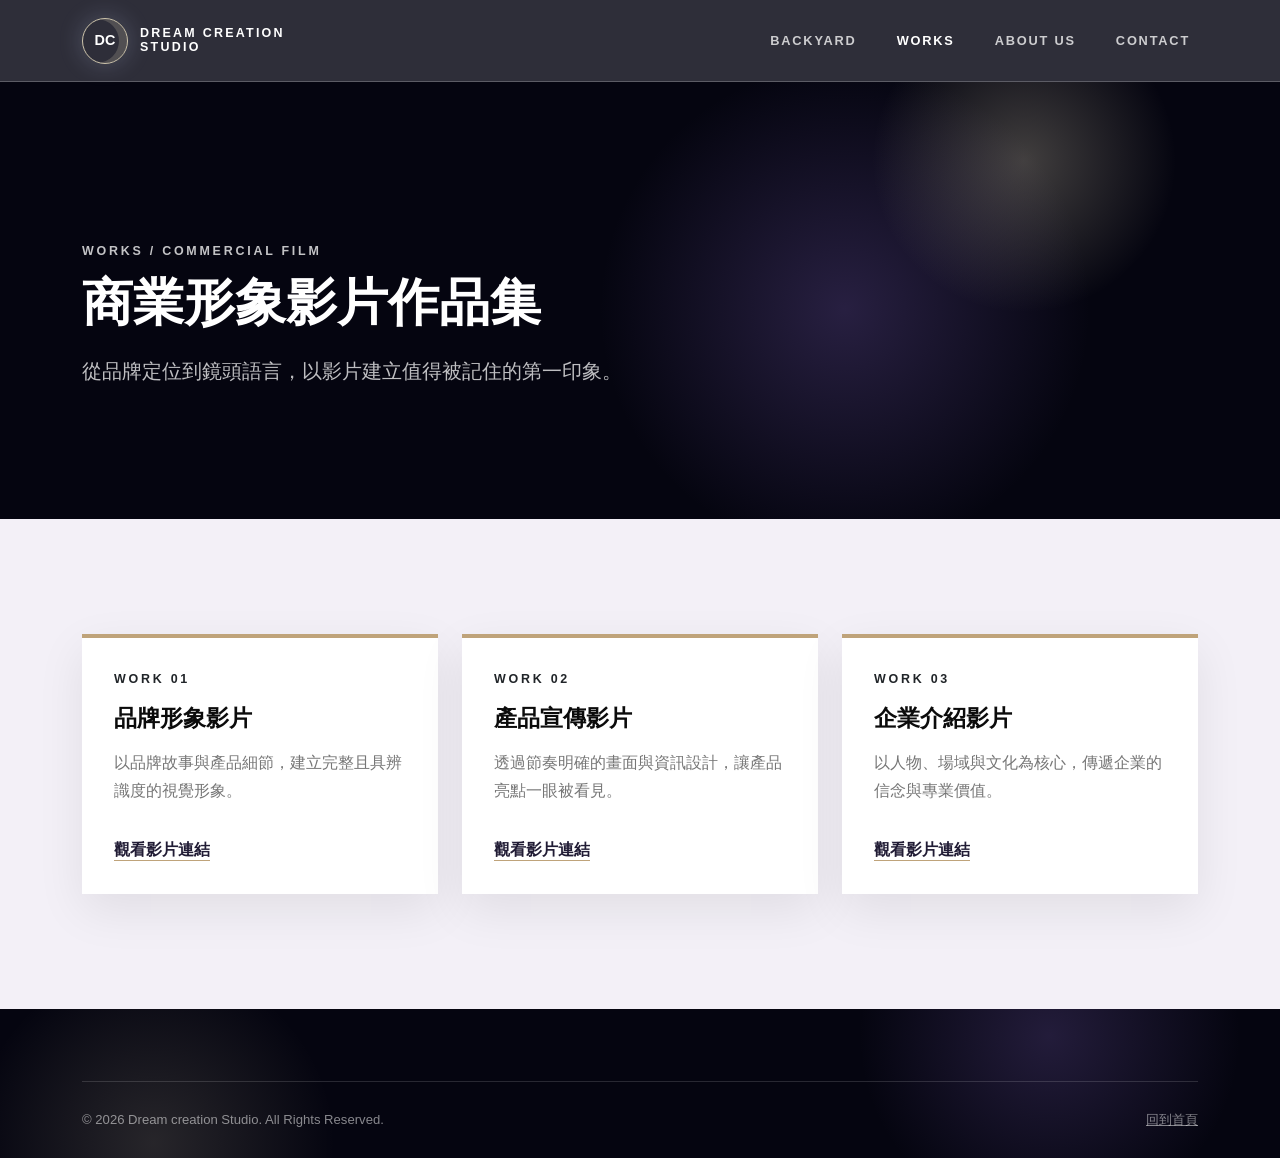
==== commercial.html @ 5a106855 "Add portfolio and cart destination pages" ====
<!doctype html>
<html lang="zh-Hant">
  <head>
    <meta charset="utf-8">
    <meta name="viewport" content="width=device-width, initial-scale=1">
    <title>商業形象影片作品集 | Dream creation Studio</title>
    <link href="bootstrap-5.3.8-dist/css/bootstrap.min.css" rel="stylesheet">
    <link rel="stylesheet" href="css/custom.css">
  </head>
  <body class="portfolio-page">
    <nav class="navbar navbar-expand-lg sticky-top navbar-dark studio-nav">
      <div class="container">
        <a class="navbar-brand" href="index.html#top" aria-label="Dream creation Studio home">
          <span class="brand-mark">DC</span>
          <span class="brand-text">DREAM CREATION<br>STUDIO</span>
        </a>
        <button class="navbar-toggler" type="button" data-bs-toggle="collapse" data-bs-target="#mainNav" aria-controls="mainNav" aria-expanded="false" aria-label="切換選單">
          <span class="navbar-toggler-icon"></span>
        </button>
        <div class="collapse navbar-collapse" id="mainNav">
          <ul class="navbar-nav ms-auto align-items-lg-center gap-lg-4">
            <li class="nav-item"><a class="nav-link" href="index.html#top">BACKYARD</a></li>
            <li class="nav-item"><a class="nav-link active" href="commercial.html">WORKS</a></li>
            <li class="nav-item"><a class="nav-link" href="index.html#about">ABOUT US</a></li>
            <li class="nav-item"><a class="nav-link" href="index.html#contact">CONTACT</a></li>
          </ul>
        </div>
      </div>
    </nav>

    <main>
      <section class="portfolio-hero">
        <div class="container">
          <p class="section-kicker">WORKS / COMMERCIAL FILM</p>
          <h1 class="display-title">商業形象影片作品集</h1>
          <p class="lead-copy">從品牌定位到鏡頭語言，以影片建立值得被記住的第一印象。</p>
        </div>
      </section>

      <section class="section-pad portfolio-section">
        <div class="container">
          <div class="row g-4">
            <div class="col-md-6 col-lg-4">
              <article class="portfolio-card h-100">
                <p class="section-kicker text-dark">WORK 01</p>
                <h2>品牌形象影片</h2>
                <p>以品牌故事與產品細節，建立完整且具辨識度的視覺形象。</p>
                <!-- 請將 href 替換成正式作品影片網址。 -->
                <a class="portfolio-link" href="https://www.youtube.com/" target="_blank" rel="noopener noreferrer">觀看影片連結</a>
              </article>
            </div>
            <div class="col-md-6 col-lg-4">
              <article class="portfolio-card h-100">
                <p class="section-kicker text-dark">WORK 02</p>
                <h2>產品宣傳影片</h2>
                <p>透過節奏明確的畫面與資訊設計，讓產品亮點一眼被看見。</p>
                <!-- 請將 href 替換成正式作品影片網址。 -->
                <a class="portfolio-link" href="https://www.youtube.com/" target="_blank" rel="noopener noreferrer">觀看影片連結</a>
              </article>
            </div>
            <div class="col-md-6 col-lg-4">
              <article class="portfolio-card h-100">
                <p class="section-kicker text-dark">WORK 03</p>
                <h2>企業介紹影片</h2>
                <p>以人物、場域與文化為核心，傳遞企業的信念與專業價值。</p>
                <!-- 請將 href 替換成正式作品影片網址。 -->
                <a class="portfolio-link" href="https://www.youtube.com/" target="_blank" rel="noopener noreferrer">觀看影片連結</a>
              </article>
            </div>
          </div>
        </div>
      </section>
    </main>

    <footer class="site-footer" id="contact">
      <div class="container">
        <div class="copyright mt-0">
          <span>© 2026 Dream creation Studio. All Rights Reserved.</span>
          <a class="text-white-50" href="index.html">回到首頁</a>
        </div>
      </div>
    </footer>

    <script src="bootstrap-5.3.8-dist/js/bootstrap.bundle.min.js"></script>
  </body>
</html>
---- css/custom.css ----
:root {
  --ink: #0b0b0b;
  --soft-ink: #323232;
  --paper: #f3f0f7;
  --line: rgba(255, 255, 255, 0.22);
  --muted: #767676;
  --dream: #bfa37a;
  --moon: #f5eac8;
  --mist: #c7d8f6;
}

html {
  scroll-behavior: smooth;
}

body {
  color: var(--ink);
  font-family: "Helvetica Neue", Arial, "Noto Sans TC", sans-serif;
  background: #fff;
  letter-spacing: 0;
}

img {
  max-width: 100%;
}

.studio-nav {
  min-height: 82px;
  background: rgba(7, 7, 20, 0.84);
  border-bottom: 1px solid var(--line);
  backdrop-filter: blur(14px);
}

.navbar-brand,
.footer-brand {
  display: inline-flex;
  align-items: center;
  gap: 12px;
  color: #fff;
  text-decoration: none;
}

.brand-mark {
  display: grid;
  width: 46px;
  height: 46px;
  place-items: center;
  border: 1px solid rgba(245, 234, 200, 0.8);
  border-radius: 50%;
  box-shadow: inset -8px 0 0 rgba(245, 234, 200, 0.18), 0 0 24px rgba(199, 216, 246, 0.22);
  font-size: 0.9rem;
  font-weight: 700;
}

.brand-text {
  font-size: 0.78rem;
  font-weight: 700;
  line-height: 1.12;
  letter-spacing: 0.18em;
}

.studio-nav .nav-link {
  color: rgba(255, 255, 255, 0.76);
  font-size: 0.8rem;
  font-weight: 700;
  letter-spacing: 0.14em;
  text-transform: uppercase;
}

.studio-nav .nav-link:hover,
.studio-nav .nav-link:focus,
.studio-nav .nav-link.active {
  color: #fff;
}

.dropdown-menu {
  --bs-dropdown-border-radius: 0;
  --bs-dropdown-link-hover-bg: #252525;
  border: 1px solid var(--line);
}

.hero-carousel {
  background: #050510;
}

.hero-carousel .carousel-item {
  height: clamp(620px, 92vh, 920px);
  min-height: 620px;
}

.hero-carousel img {
  height: 100%;
  object-fit: cover;
  filter: grayscale(70%) contrast(1.05) saturate(0.7);
  opacity: 0.66;
}

.hero-carousel .carousel-item::after {
  position: absolute;
  inset: 0;
  content: "";
  background:
    radial-gradient(circle at 78% 18%, rgba(245, 234, 200, 0.28), rgba(245, 234, 200, 0) 9%),
    radial-gradient(circle at 64% 42%, rgba(112, 87, 168, 0.26), rgba(112, 87, 168, 0) 22%),
    linear-gradient(90deg, rgba(4, 4, 15, 0.84), rgba(16, 12, 36, 0.26) 58%, rgba(4, 4, 15, 0.62));
  pointer-events: none;
}

.hero-carousel .carousel-item::before {
  position: absolute;
  inset: 0;
  z-index: 1;
  content: "";
  background-image:
    radial-gradient(circle, rgba(255, 255, 255, 0.72) 0 1px, transparent 1.5px),
    radial-gradient(circle, rgba(245, 234, 200, 0.55) 0 1px, transparent 1.5px);
  background-position: 8% 24%, 72% 18%;
  background-size: 190px 190px, 260px 260px;
  opacity: 0.25;
  pointer-events: none;
}

.carousel-caption {
  right: auto;
  bottom: 15%;
  left: max(1.5rem, calc((100vw - 1140px) / 2));
  z-index: 1;
  max-width: min(760px, calc(100vw - 3rem));
  padding: 0;
  text-align: left;
}

.carousel-caption h1,
.carousel-caption h2 {
  margin: 0;
  color: #fff;
  font-size: clamp(2.45rem, 7vw, 6.6rem);
  font-weight: 700;
  line-height: 0.95;
}

.section-kicker {
  margin-bottom: 1rem;
  color: rgba(255, 255, 255, 0.76);
  font-size: 0.78rem;
  font-weight: 800;
  letter-spacing: 0.22em;
  text-transform: uppercase;
}

.section-pad {
  padding: clamp(72px, 9vw, 128px) 0;
}

.about-section {
  position: relative;
  overflow: hidden;
  background:
    radial-gradient(circle at 86% 12%, rgba(199, 216, 246, 0.45), transparent 18%),
    linear-gradient(180deg, #fff, #faf8ff 72%, #fff);
}

.dream-orbit {
  position: absolute;
  top: 62px;
  right: max(18px, calc((100vw - 1140px) / 2));
  display: grid;
  gap: 12px;
  width: 140px;
  pointer-events: none;
}

.dream-orbit span {
  display: block;
  height: 1px;
  background: linear-gradient(90deg, transparent, rgba(112, 87, 168, 0.42), transparent);
}

.dream-orbit span:nth-child(2) {
  width: 72%;
  margin-left: auto;
}

.dream-orbit span:nth-child(3) {
  width: 44%;
  margin-left: 22%;
}

.about-image {
  position: relative;
  overflow: hidden;
  aspect-ratio: 4 / 5;
  background: #111;
}

.about-image::after {
  position: absolute;
  inset: 18px;
  content: "";
  border: 1px solid rgba(245, 234, 200, 0.52);
  box-shadow: 0 0 34px rgba(199, 216, 246, 0.28);
  pointer-events: none;
}

.about-image img {
  width: 100%;
  height: 100%;
  object-fit: cover;
  filter: grayscale(78%) saturate(0.82);
  transition: transform 0.45s ease;
}

.about-image:hover img {
  transform: scale(1.04);
}

.display-title {
  margin-bottom: 1.5rem;
  font-size: clamp(2rem, 4vw, 4.4rem);
  font-weight: 800;
  line-height: 1;
}

.lead-copy {
  color: var(--soft-ink);
  font-size: clamp(1.05rem, 2vw, 1.28rem);
  line-height: 1.9;
}

.dream-tags {
  display: flex;
  flex-wrap: wrap;
  gap: 10px;
  margin-top: 2rem;
}

.dream-tags span {
  padding: 0.55rem 0.9rem;
  color: #211c35;
  font-size: 0.76rem;
  font-weight: 800;
  letter-spacing: 0.14em;
  text-transform: uppercase;
  border: 1px solid rgba(112, 87, 168, 0.28);
  border-radius: 999px;
  background: rgba(255, 255, 255, 0.66);
}

.about-section p:not(.section-kicker) {
  color: var(--soft-ink);
  line-height: 1.9;
}

.product-section {
  background:
    radial-gradient(circle at 12% 8%, rgba(245, 234, 200, 0.45), transparent 13%),
    radial-gradient(circle at 92% 18%, rgba(199, 216, 246, 0.42), transparent 18%),
    var(--paper);
}

.section-heading {
  max-width: 720px;
  margin-bottom: 3rem;
}

.product-card {
  position: relative;
  overflow: hidden;
  border: 0;
  border-radius: 0;
  background: rgba(255, 255, 255, 0.9);
  box-shadow: none;
  transition: transform 0.25s ease, box-shadow 0.25s ease;
}

.product-card::before {
  position: absolute;
  top: 0;
  left: 0;
  z-index: 1;
  width: 100%;
  height: 4px;
  content: "";
  background: linear-gradient(90deg, var(--dream), var(--moon), var(--mist));
}

.product-card:hover {
  transform: translateY(-8px);
  box-shadow: 0 24px 60px rgba(0, 0, 0, 0.12);
}

.product-card .card-img-top {
  height: 250px;
  object-fit: cover;
  filter: grayscale(100%);
  border-radius: 0;
}

.product-card .card-body {
  min-height: 220px;
  padding: 1.6rem;
}

.card-label {
  display: block;
  margin-bottom: 0.85rem;
  color: var(--dream);
  font-size: 0.68rem;
  font-weight: 800;
  letter-spacing: 0.16em;
}

.service-symbol {
  position: relative;
  display: block;
  width: 42px;
  height: 42px;
  margin-bottom: 1.25rem;
  border: 1px solid rgba(191, 163, 122, 0.55);
  border-radius: 50%;
}

.service-symbol::before,
.service-symbol::after {
  position: absolute;
  content: "";
}

.service-symbol::before {
  inset: 11px 13px;
  border: 1px solid var(--dream);
  border-radius: 3px;
}

.service-symbol::after {
  top: 15px;
  right: 8px;
  width: 9px;
  height: 12px;
  border: 1px solid var(--dream);
  transform: skewY(-18deg);
}

.service-symbol-frame::before {
  inset: 10px;
  border-radius: 0;
  box-shadow: inset 7px 0 0 rgba(191, 163, 122, 0.18);
}

.service-symbol-frame::after {
  inset: 17px 8px auto;
  width: 24px;
  height: 1px;
  border: 0;
  background: var(--dream);
  transform: none;
}

.service-symbol-spark::before {
  top: 9px;
  left: 20px;
  width: 1px;
  height: 24px;
  border: 0;
  background: var(--dream);
}

.service-symbol-spark::after {
  top: 20px;
  left: 9px;
  width: 24px;
  height: 1px;
  border: 0;
  background: var(--dream);
  transform: rotate(0deg);
}

.service-symbol-share::before {
  top: 11px;
  left: 11px;
  width: 7px;
  height: 7px;
  border: 1px solid var(--dream);
  border-radius: 50%;
  box-shadow: 15px 9px 0 -1px #fff, 15px 9px 0 0 var(--dream), 2px 18px 0 -1px #fff, 2px 18px 0 0 var(--dream);
}

.service-symbol-share::after {
  top: 19px;
  left: 16px;
  width: 17px;
  height: 1px;
  border: 0;
  background: var(--dream);
  transform: rotate(28deg);
  transform-origin: left center;
}

.product-card .card-title {
  margin-bottom: 1rem;
  font-size: 1.25rem;
  font-weight: 800;
}

.product-card .card-title a {
  color: inherit;
  text-decoration: none;
}

.product-card .card-title a:hover,
.product-card .card-title a:focus {
  color: var(--dream);
}

.product-card .card-text {
  color: var(--muted);
  line-height: 1.75;
}

.btnstyle {
  display: inline-block;
  padding: 0.7rem 1.15rem;
  margin-top: 0.5rem;
  color: #211c35;
  font-size: 0.82rem;
  font-weight: 800;
  letter-spacing: 0.08em;
  text-decoration: none;
  background: var(--moon);
  border: 1px solid var(--dream);
  transition: color 0.2s ease, background 0.2s ease, transform 0.2s ease;
}

.btnstyle:hover,
.btnstyle:focus {
  color: #fff;
  background: var(--dream);
  transform: translateY(-2px);
}

.portfolio-hero {
  padding: clamp(88px, 13vw, 160px) 0 clamp(72px, 9vw, 112px);
  color: #fff;
  background:
    radial-gradient(circle at 80% 18%, rgba(245, 234, 200, 0.25), transparent 14%),
    radial-gradient(circle at 66% 52%, rgba(112, 87, 168, 0.32), transparent 28%),
    #050510;
}

.portfolio-hero .lead-copy {
  max-width: 680px;
  color: rgba(255, 255, 255, 0.74);
}

.portfolio-section {
  background: var(--paper);
}

.portfolio-card {
  padding: 2rem;
  background: #fff;
  border-top: 4px solid var(--dream);
  box-shadow: 0 16px 45px rgba(0, 0, 0, 0.08);
}

.portfolio-card h2 {
  margin-bottom: 1rem;
  font-size: 1.45rem;
  font-weight: 800;
}

.portfolio-card p:not(.section-kicker) {
  color: var(--muted);
  line-height: 1.8;
}

.portfolio-link {
  display: inline-block;
  margin-top: 1rem;
  color: #211c35;
  font-weight: 800;
  text-decoration-color: var(--dream);
  text-underline-offset: 0.3em;
}

.portfolio-link:hover,
.portfolio-link:focus {
  color: var(--dream);
}

.site-footer {
  padding: 72px 0 28px;
  color: #fff;
  background:
    radial-gradient(circle at 82% 18%, rgba(112, 87, 168, 0.28), transparent 18%),
    radial-gradient(circle at 12% 90%, rgba(245, 234, 200, 0.14), transparent 16%),
    #050510;
}

.footer-copy {
  max-width: 380px;
  margin: 1.6rem 0;
  color: rgba(255, 255, 255, 0.68);
  line-height: 1.8;
}

.social-links {
  display: flex;
  gap: 12px;
}

.social-links a {
  display: grid;
  width: 42px;
  height: 42px;
  place-items: center;
  color: #fff;
  border: 1px solid rgba(255, 255, 255, 0.28);
  text-decoration: none;
  transition: background 0.2s ease, color 0.2s ease;
}

.social-links a:hover,
.social-links a:focus {
  color: #000;
  background: #fff;
}

.footer-title {
  margin-bottom: 1.25rem;
  font-size: 0.9rem;
  font-weight: 800;
  letter-spacing: 0.16em;
  text-transform: uppercase;
}

.footer-list {
  display: grid;
  gap: 0.65rem;
  padding: 0;
  margin: 0;
  color: rgba(255, 255, 255, 0.68);
  list-style: none;
}

.copyright {
  display: flex;
  justify-content: space-between;
  gap: 1rem;
  padding-top: 28px;
  margin-top: 56px;
  color: rgba(255, 255, 255, 0.52);
  font-size: 0.82rem;
  border-top: 1px solid rgba(255, 255, 255, 0.14);
}

@media (max-width: 991.98px) {
  .studio-nav {
    min-height: 74px;
  }

  .navbar-collapse {
    padding: 1.2rem 0;
  }

  .hero-carousel .carousel-item {
    height: 760px;
  }
}

@media (max-width: 575.98px) {
  .hero-carousel .carousel-item {
    height: 680px;
    min-height: 680px;
  }

  .carousel-caption {
    bottom: 12%;
  }

  .copyright {
    flex-direction: column;
  }
}
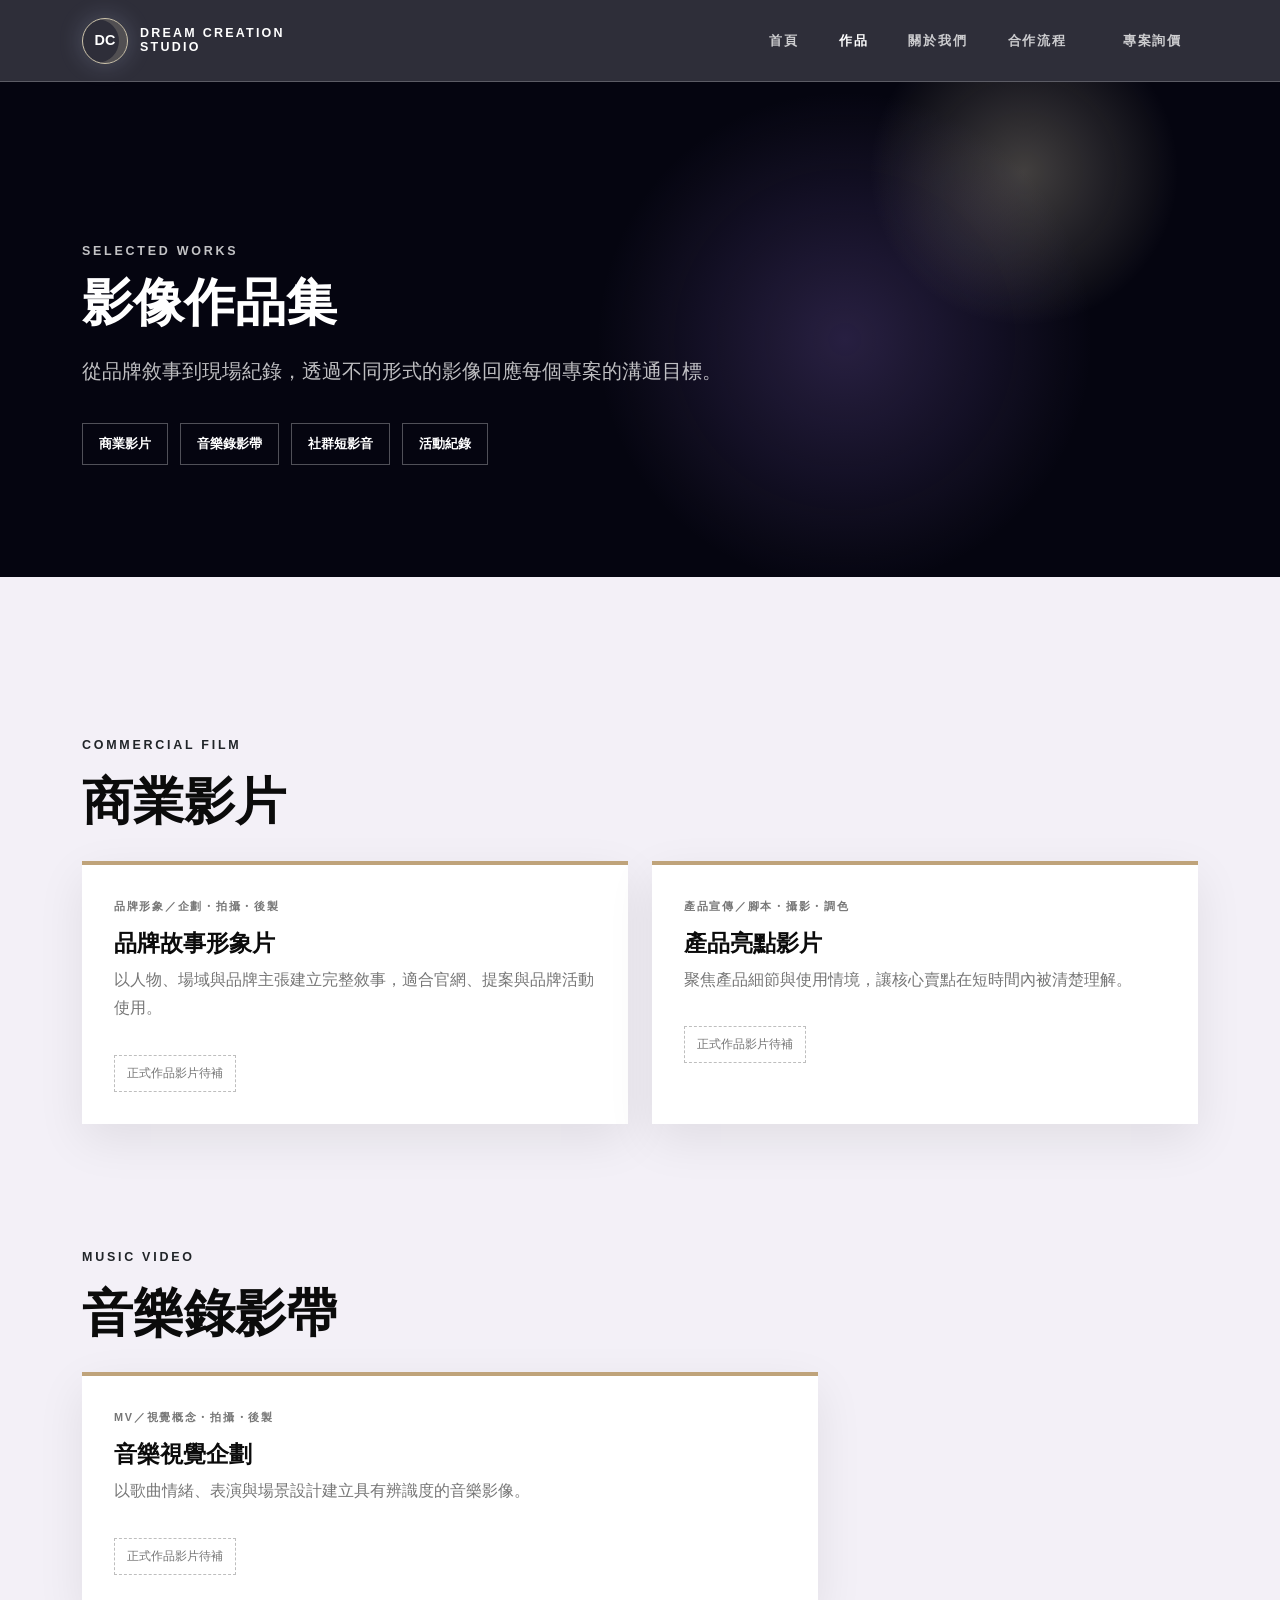
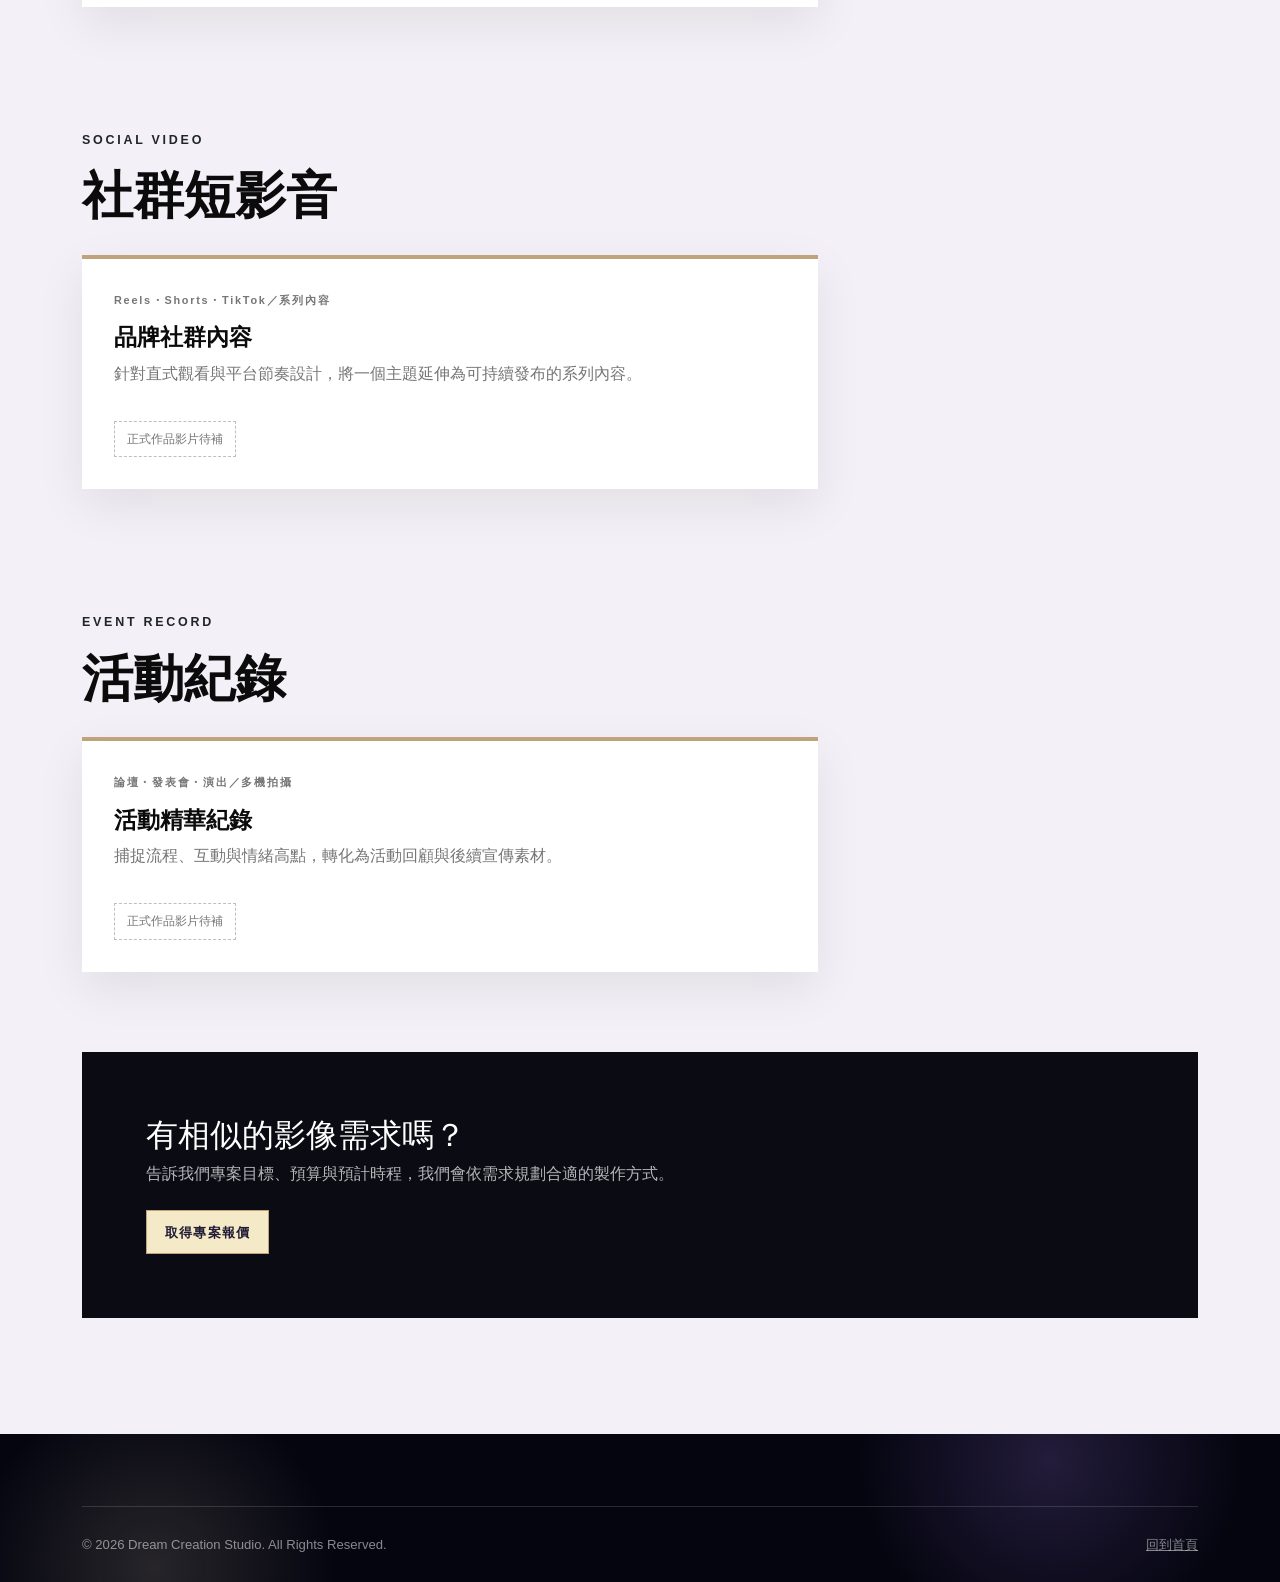
==== commit 72cbb794: "更新網站並加入 Google Ads 轉換追蹤" ====
--- a/commercial.html
+++ b/commercial.html
@@ -3,26 +3,25 @@
   <head>
     <meta charset="utf-8">
     <meta name="viewport" content="width=device-width, initial-scale=1">
-    <title>商業形象影片作品集 | Dream creation Studio</title>
+    <title>影像作品集｜夢境影像 Dream Creation Studio</title>
+    <meta name="description" content="瀏覽夢境影像的商業影片、音樂錄影帶、社群短影音與活動紀錄作品類型。">
     <link href="bootstrap-5.3.8-dist/css/bootstrap.min.css" rel="stylesheet">
     <link rel="stylesheet" href="css/custom.css">
   </head>
   <body class="portfolio-page">
     <nav class="navbar navbar-expand-lg sticky-top navbar-dark studio-nav">
       <div class="container">
-        <a class="navbar-brand" href="index.html#top" aria-label="Dream creation Studio home">
-          <span class="brand-mark">DC</span>
-          <span class="brand-text">DREAM CREATION<br>STUDIO</span>
+        <a class="navbar-brand" href="index.html#top" aria-label="夢境影像 Dream Creation Studio 首頁">
+          <span class="brand-mark">DC</span><span class="brand-text">DREAM CREATION<br>STUDIO</span>
         </a>
-        <button class="navbar-toggler" type="button" data-bs-toggle="collapse" data-bs-target="#mainNav" aria-controls="mainNav" aria-expanded="false" aria-label="切換選單">
-          <span class="navbar-toggler-icon"></span>
-        </button>
+        <button class="navbar-toggler" type="button" data-bs-toggle="collapse" data-bs-target="#mainNav" aria-controls="mainNav" aria-expanded="false" aria-label="切換選單"><span class="navbar-toggler-icon"></span></button>
         <div class="collapse navbar-collapse" id="mainNav">
           <ul class="navbar-nav ms-auto align-items-lg-center gap-lg-4">
-            <li class="nav-item"><a class="nav-link" href="index.html#top">BACKYARD</a></li>
-            <li class="nav-item"><a class="nav-link active" href="commercial.html">WORKS</a></li>
-            <li class="nav-item"><a class="nav-link" href="index.html#about">ABOUT US</a></li>
-            <li class="nav-item"><a class="nav-link" href="index.html#contact">CONTACT</a></li>
+            <li class="nav-item"><a class="nav-link" href="index.html">首頁</a></li>
+            <li class="nav-item"><a class="nav-link active" href="commercial.html">作品</a></li>
+            <li class="nav-item"><a class="nav-link" href="index.html#about">關於我們</a></li>
+            <li class="nav-item"><a class="nav-link" href="index.html#process">合作流程</a></li>
+            <li class="nav-item"><a class="nav-link btn btn-outline-light ms-lg-2 px-3" href="goal.html">專案詢價</a></li>
           </ul>
         </div>
       </div>
@@ -31,56 +30,41 @@
     <main>
       <section class="portfolio-hero">
         <div class="container">
-          <p class="section-kicker">WORKS / COMMERCIAL FILM</p>
-          <h1 class="display-title">商業形象影片作品集</h1>
-          <p class="lead-copy">從品牌定位到鏡頭語言，以影片建立值得被記住的第一印象。</p>
+          <p class="section-kicker">SELECTED WORKS</p>
+          <h1 class="display-title">影像作品集</h1>
+          <p class="lead-copy">從品牌敘事到現場紀錄，透過不同形式的影像回應每個專案的溝通目標。</p>
+          <nav class="portfolio-filter" aria-label="作品分類">
+            <a href="#commercial">商業影片</a><a href="#music-video">音樂錄影帶</a><a href="#social-video">社群短影音</a><a href="#event-record">活動紀錄</a>
+          </nav>
         </div>
       </section>
 
       <section class="section-pad portfolio-section">
         <div class="container">
-          <div class="row g-4">
-            <div class="col-md-6 col-lg-4">
-              <article class="portfolio-card h-100">
-                <p class="section-kicker text-dark">WORK 01</p>
-                <h2>品牌形象影片</h2>
-                <p>以品牌故事與產品細節，建立完整且具辨識度的視覺形象。</p>
-                <!-- 請將 href 替換成正式作品影片網址。 -->
-                <a class="portfolio-link" href="https://www.youtube.com/" target="_blank" rel="noopener noreferrer">觀看影片連結</a>
-              </article>
-            </div>
-            <div class="col-md-6 col-lg-4">
-              <article class="portfolio-card h-100">
-                <p class="section-kicker text-dark">WORK 02</p>
-                <h2>產品宣傳影片</h2>
-                <p>透過節奏明確的畫面與資訊設計，讓產品亮點一眼被看見。</p>
-                <!-- 請將 href 替換成正式作品影片網址。 -->
-                <a class="portfolio-link" href="https://www.youtube.com/" target="_blank" rel="noopener noreferrer">觀看影片連結</a>
-              </article>
-            </div>
-            <div class="col-md-6 col-lg-4">
-              <article class="portfolio-card h-100">
-                <p class="section-kicker text-dark">WORK 03</p>
-                <h2>企業介紹影片</h2>
-                <p>以人物、場域與文化為核心，傳遞企業的信念與專業價值。</p>
-                <!-- 請將 href 替換成正式作品影片網址。 -->
-                <a class="portfolio-link" href="https://www.youtube.com/" target="_blank" rel="noopener noreferrer">觀看影片連結</a>
-              </article>
+          <div class="portfolio-group" id="commercial">
+            <p class="section-kicker text-dark">COMMERCIAL FILM</p><h2>商業影片</h2>
+            <div class="row g-4">
+              <div class="col-md-6"><article class="portfolio-card h-100"><p class="card-label">品牌形象／企劃・拍攝・後製</p><h3>品牌故事形象片</h3><p>以人物、場域與品牌主張建立完整敘事，適合官網、提案與品牌活動使用。</p><span class="portfolio-placeholder">正式作品影片待補</span></article></div>
+              <div class="col-md-6"><article class="portfolio-card h-100"><p class="card-label">產品宣傳／腳本・攝影・調色</p><h3>產品亮點影片</h3><p>聚焦產品細節與使用情境，讓核心賣點在短時間內被清楚理解。</p><span class="portfolio-placeholder">正式作品影片待補</span></article></div>
             </div>
           </div>
+          <div class="portfolio-group" id="music-video">
+            <p class="section-kicker text-dark">MUSIC VIDEO</p><h2>音樂錄影帶</h2>
+            <div class="row g-4"><div class="col-lg-8"><article class="portfolio-card"><p class="card-label">MV／視覺概念・拍攝・後製</p><h3>音樂視覺企劃</h3><p>以歌曲情緒、表演與場景設計建立具有辨識度的音樂影像。</p><span class="portfolio-placeholder">正式作品影片待補</span></article></div></div>
+          </div>
+          <div class="portfolio-group" id="social-video">
+            <p class="section-kicker text-dark">SOCIAL VIDEO</p><h2>社群短影音</h2>
+            <div class="row g-4"><div class="col-lg-8"><article class="portfolio-card"><p class="card-label">Reels・Shorts・TikTok／系列內容</p><h3>品牌社群內容</h3><p>針對直式觀看與平台節奏設計，將一個主題延伸為可持續發布的系列內容。</p><span class="portfolio-placeholder">正式作品影片待補</span></article></div></div>
+          </div>
+          <div class="portfolio-group" id="event-record">
+            <p class="section-kicker text-dark">EVENT RECORD</p><h2>活動紀錄</h2>
+            <div class="row g-4"><div class="col-lg-8"><article class="portfolio-card"><p class="card-label">論壇・發表會・演出／多機拍攝</p><h3>活動精華紀錄</h3><p>捕捉流程、互動與情緒高點，轉化為活動回顧與後續宣傳素材。</p><span class="portfolio-placeholder">正式作品影片待補</span></article></div></div>
+          </div>
+          <div class="portfolio-cta"><h2>有相似的影像需求嗎？</h2><p>告訴我們專案目標、預算與預計時程，我們會依需求規劃合適的製作方式。</p><a class="btnstyle" href="goal.html">取得專案報價</a></div>
         </div>
       </section>
     </main>
-
-    <footer class="site-footer" id="contact">
-      <div class="container">
-        <div class="copyright mt-0">
-          <span>© 2026 Dream creation Studio. All Rights Reserved.</span>
-          <a class="text-white-50" href="index.html">回到首頁</a>
-        </div>
-      </div>
-    </footer>
-
+    <footer class="site-footer"><div class="container"><div class="copyright mt-0"><span>© 2026 Dream Creation Studio. All Rights Reserved.</span><a class="text-white-50" href="index.html">回到首頁</a></div></div></footer>
     <script src="bootstrap-5.3.8-dist/js/bootstrap.bundle.min.js"></script>
   </body>
 </html>
--- a/css/custom.css
+++ b/css/custom.css
@@ -488,6 +488,164 @@
   color: var(--dream);
 }
 
+.process-section {
+  color: #fff;
+  background: #0b0b14;
+}
+
+.process-section .section-kicker {
+  color: var(--dream);
+}
+
+.process-grid article {
+  height: 100%;
+  padding: 1.5rem;
+  border-top: 1px solid rgba(245, 234, 200, 0.4);
+  background: rgba(255, 255, 255, 0.04);
+}
+
+.process-grid span {
+  color: var(--dream);
+  font-size: 0.75rem;
+  font-weight: 800;
+  letter-spacing: 0.18em;
+}
+
+.process-grid h3 {
+  margin: 1rem 0 0.75rem;
+  font-size: 1.1rem;
+  font-weight: 800;
+}
+
+.process-grid p {
+  margin: 0;
+  color: rgba(255, 255, 255, 0.64);
+  line-height: 1.7;
+}
+
+.portfolio-filter {
+  display: flex;
+  flex-wrap: wrap;
+  gap: 0.75rem;
+  margin-top: 2rem;
+}
+
+.portfolio-filter a {
+  padding: 0.65rem 1rem;
+  color: #fff;
+  font-size: 0.82rem;
+  font-weight: 700;
+  text-decoration: none;
+  border: 1px solid rgba(255, 255, 255, 0.3);
+}
+
+.portfolio-filter a:hover,
+.portfolio-filter a:focus {
+  color: #111;
+  background: var(--moon);
+}
+
+.portfolio-group {
+  padding-top: 92px;
+  margin-top: -48px;
+  margin-bottom: 5rem;
+}
+
+.portfolio-group > h2 {
+  margin-bottom: 1.75rem;
+  font-size: clamp(1.9rem, 4vw, 3.5rem);
+  font-weight: 800;
+}
+
+.portfolio-card h3 {
+  font-size: 1.45rem;
+  font-weight: 800;
+}
+
+.portfolio-placeholder {
+  display: inline-block;
+  padding: 0.5rem 0.75rem;
+  margin-top: 1rem;
+  color: var(--muted);
+  font-size: 0.78rem;
+  border: 1px dashed rgba(0, 0, 0, 0.25);
+}
+
+.portfolio-cta {
+  padding: clamp(2rem, 5vw, 4rem);
+  color: #fff;
+  background: #0b0b14;
+}
+
+.portfolio-cta p {
+  max-width: 700px;
+  color: rgba(255, 255, 255, 0.7);
+}
+
+.inquiry-hero {
+  padding: clamp(80px, 12vw, 150px) 0;
+  color: #fff;
+  background: radial-gradient(circle at 80% 20%, rgba(191, 163, 122, 0.25), transparent 22%), #050510;
+}
+
+.inquiry-hero .lead-copy {
+  max-width: 720px;
+  color: rgba(255, 255, 255, 0.72);
+}
+
+.inquiry-section {
+  background: var(--paper);
+}
+
+.inquiry-tips {
+  display: grid;
+  gap: 0.75rem;
+  padding-left: 1.25rem;
+  line-height: 1.7;
+}
+
+.form-note {
+  padding: 1rem;
+  margin-top: 2rem;
+  color: #5f501f;
+  font-size: 0.88rem;
+  line-height: 1.7;
+  border-left: 3px solid var(--dream);
+  background: #fff8df;
+}
+
+.inquiry-form,
+.form-success {
+  padding: clamp(1.5rem, 4vw, 3rem);
+  background: #fff;
+}
+
+.inquiry-form .form-label {
+  font-size: 0.85rem;
+  font-weight: 800;
+}
+
+.inquiry-form .form-control,
+.inquiry-form .form-select {
+  min-height: 50px;
+  border-radius: 0;
+  border-color: #c9c5ca;
+}
+
+.inquiry-form textarea.form-control {
+  min-height: 150px;
+}
+
+.inquiry-form .form-control:focus,
+.inquiry-form .form-select:focus {
+  border-color: var(--dream);
+  box-shadow: 0 0 0 0.2rem rgba(191, 163, 122, 0.2);
+}
+
+.form-success h2 {
+  font-weight: 800;
+}
+
 .site-footer {
   padding: 72px 0 28px;
   color: #fff;
@@ -563,6 +721,16 @@
     padding: 1.2rem 0;
   }
 
+  .studio-nav .navbar-collapse {
+    max-height: calc(100vh - 74px);
+    overflow-y: auto;
+  }
+
+  .studio-nav .btn.nav-link {
+    display: inline-block;
+    margin-top: 0.75rem;
+  }
+
   .hero-carousel .carousel-item {
     height: 760px;
   }
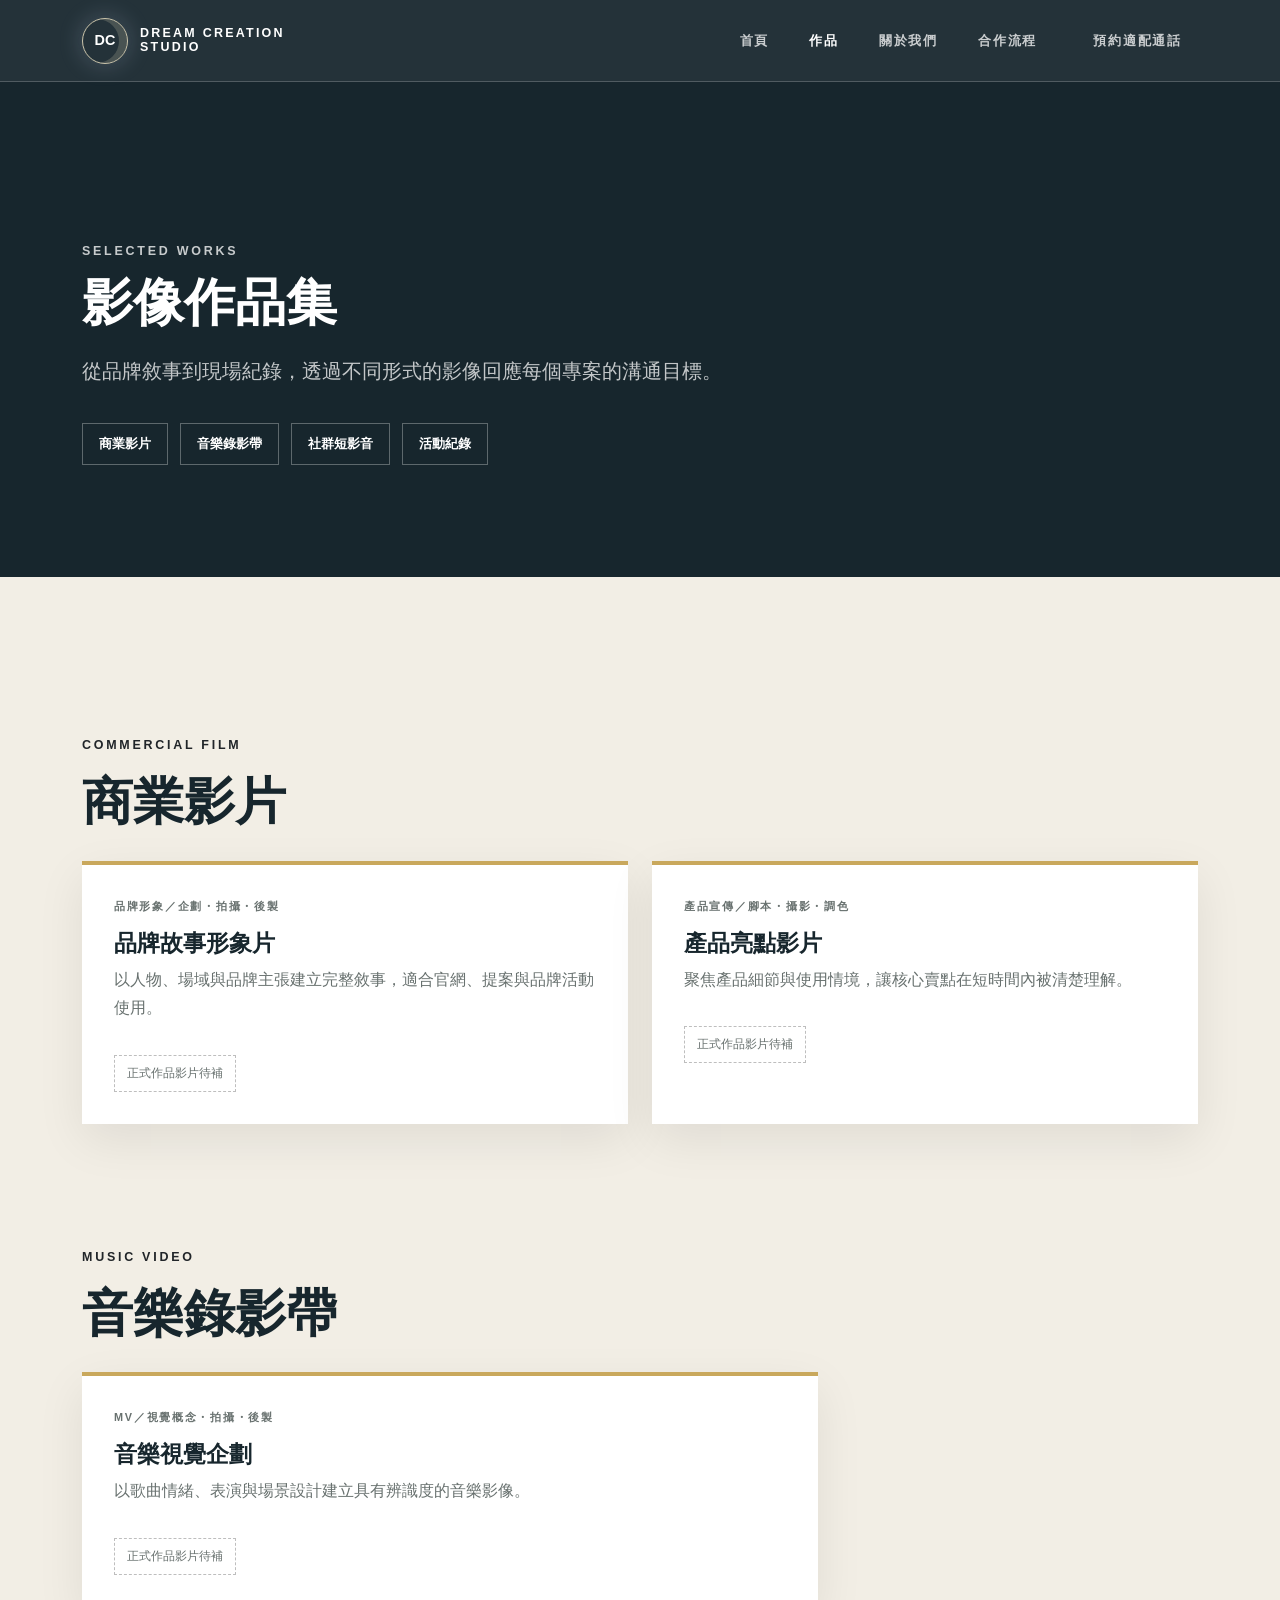
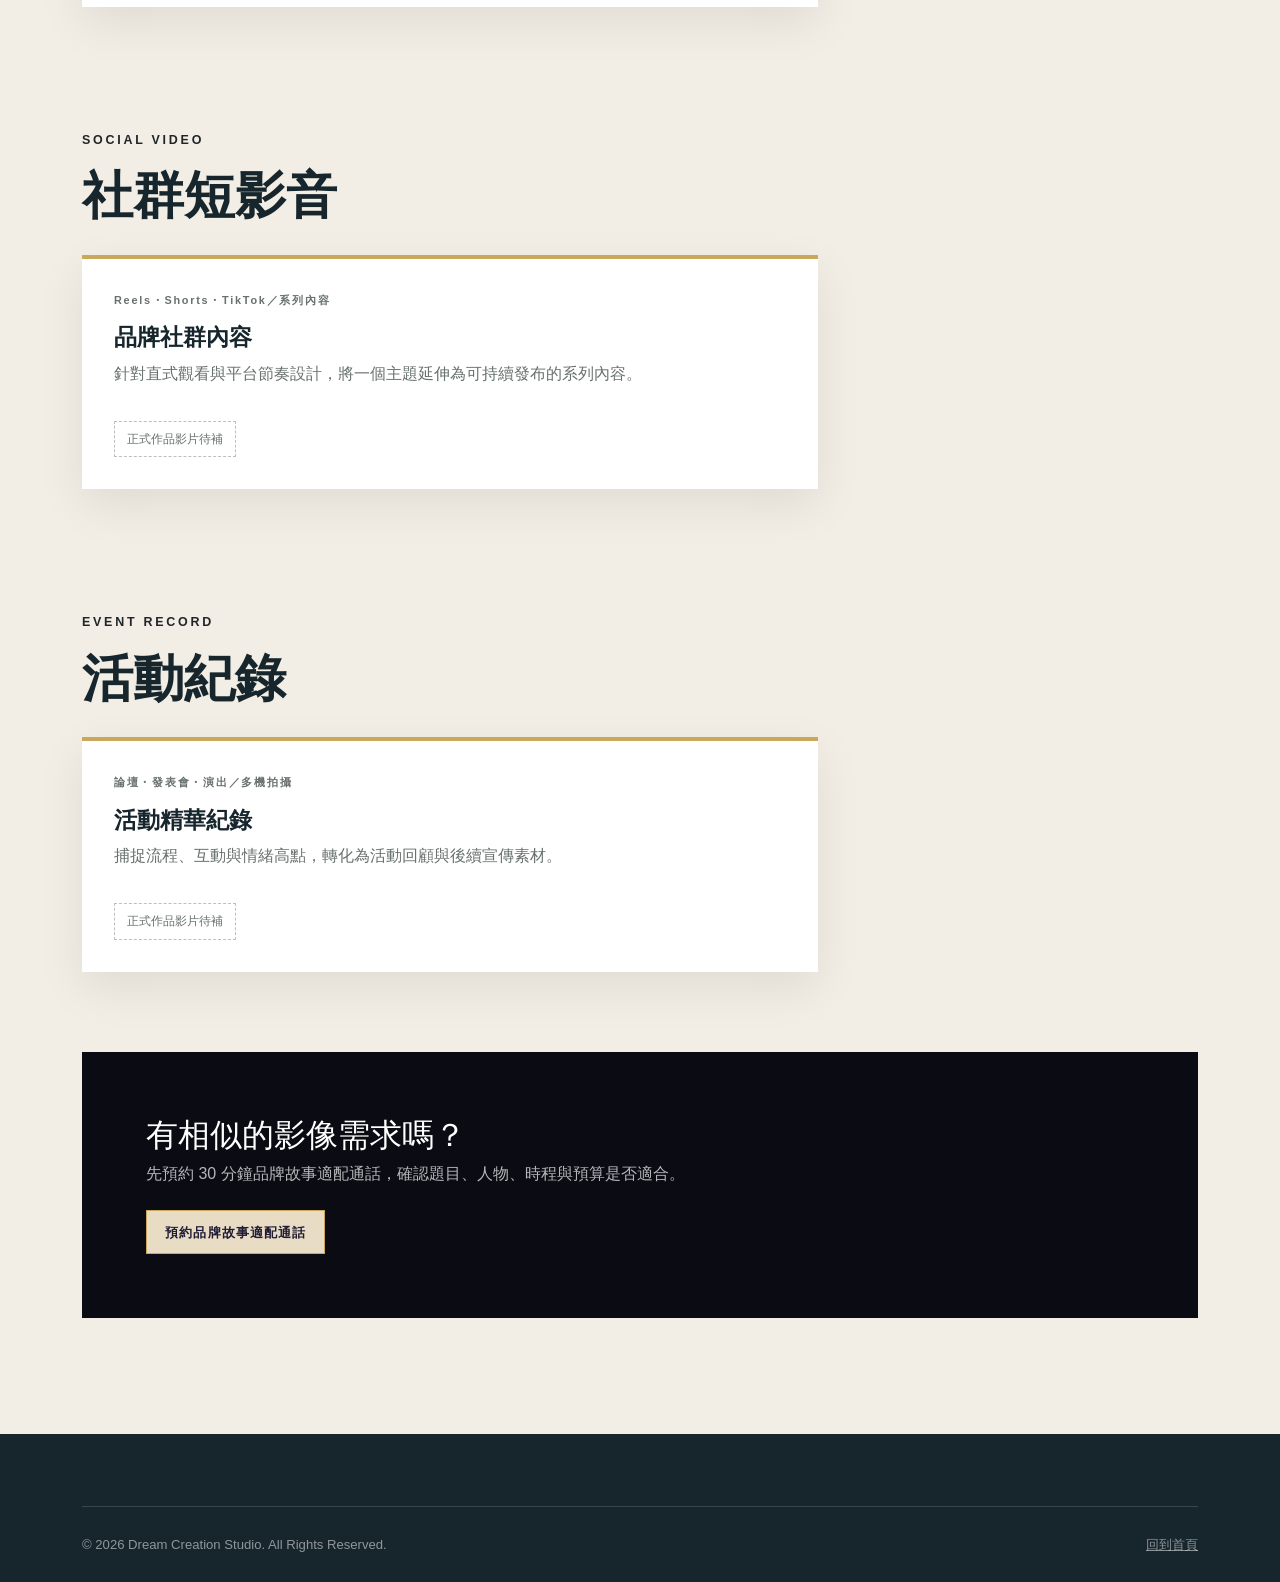
==== commit c0230790: "Align website with brand communication plan" ====
--- a/commercial.html
+++ b/commercial.html
@@ -7,6 +7,15 @@
     <meta name="description" content="瀏覽夢境影像的商業影片、音樂錄影帶、社群短影音與活動紀錄作品類型。">
     <link href="bootstrap-5.3.8-dist/css/bootstrap.min.css" rel="stylesheet">
     <link rel="stylesheet" href="css/custom.css">
+    <!-- Google tag：GA4 與 Google Ads -->
+    <script async src="https://www.googletagmanager.com/gtag/js?id=G-04LJ9PZG1F"></script>
+    <script>
+      window.dataLayer = window.dataLayer || [];
+      function gtag(){dataLayer.push(arguments);}
+      gtag('js', new Date());
+      gtag('config', 'G-04LJ9PZG1F');
+      gtag('config', 'AW-18338774301');
+    </script>
   </head>
   <body class="portfolio-page">
     <nav class="navbar navbar-expand-lg sticky-top navbar-dark studio-nav">
@@ -21,7 +30,7 @@
             <li class="nav-item"><a class="nav-link active" href="commercial.html">作品</a></li>
             <li class="nav-item"><a class="nav-link" href="index.html#about">關於我們</a></li>
             <li class="nav-item"><a class="nav-link" href="index.html#process">合作流程</a></li>
-            <li class="nav-item"><a class="nav-link btn btn-outline-light ms-lg-2 px-3" href="goal.html">專案詢價</a></li>
+            <li class="nav-item"><a class="nav-link btn btn-outline-light ms-lg-2 px-3" href="inquiry.html">預約適配通話</a></li>
           </ul>
         </div>
       </div>
@@ -60,11 +69,20 @@
             <p class="section-kicker text-dark">EVENT RECORD</p><h2>活動紀錄</h2>
             <div class="row g-4"><div class="col-lg-8"><article class="portfolio-card"><p class="card-label">論壇・發表會・演出／多機拍攝</p><h3>活動精華紀錄</h3><p>捕捉流程、互動與情緒高點，轉化為活動回顧與後續宣傳素材。</p><span class="portfolio-placeholder">正式作品影片待補</span></article></div></div>
           </div>
-          <div class="portfolio-cta"><h2>有相似的影像需求嗎？</h2><p>告訴我們專案目標、預算與預計時程，我們會依需求規劃合適的製作方式。</p><a class="btnstyle" href="goal.html">取得專案報價</a></div>
+          <div class="portfolio-cta"><h2>有相似的影像需求嗎？</h2><p>先預約 30 分鐘品牌故事適配通話，確認題目、人物、時程與預算是否適合。</p><a class="btnstyle" href="inquiry.html" data-cta="fit_call">預約品牌故事適配通話</a></div>
         </div>
       </section>
     </main>
     <footer class="site-footer"><div class="container"><div class="copyright mt-0"><span>© 2026 Dream Creation Studio. All Rights Reserved.</span><a class="text-white-50" href="index.html">回到首頁</a></div></div></footer>
+    <script>
+      document.querySelectorAll('[data-cta]').forEach(function (link) {
+        link.addEventListener('click', function () {
+          if (typeof gtag === 'function') {
+            gtag('event', 'fit_call_click', { cta_location: link.dataset.cta });
+          }
+        });
+      });
+    </script>
     <script src="bootstrap-5.3.8-dist/js/bootstrap.bundle.min.js"></script>
   </body>
 </html>
--- a/css/custom.css
+++ b/css/custom.css
@@ -1,12 +1,12 @@
 :root {
-  --ink: #0b0b0b;
-  --soft-ink: #323232;
-  --paper: #f3f0f7;
-  --line: rgba(255, 255, 255, 0.22);
-  --muted: #767676;
-  --dream: #bfa37a;
-  --moon: #f5eac8;
-  --mist: #c7d8f6;
+  --ink: #17262d;
+  --soft-ink: #4b5859;
+  --paper: #f2eee5;
+  --line: rgba(255, 255, 255, 0.2);
+  --muted: #68716f;
+  --dream: #c9a85c;
+  --moon: #e8ddc4;
+  --mist: #7c8c84;
 }
 
 html {
@@ -15,9 +15,16 @@
 
 body {
   color: var(--ink);
-  font-family: "Helvetica Neue", Arial, "Noto Sans TC", sans-serif;
+  font-family: "Noto Sans TC", "Helvetica Neue", Arial, sans-serif;
   background: #fff;
   letter-spacing: 0;
+  overflow-x: hidden;
+}
+
+h1,
+h2,
+h3 {
+  font-family: "Noto Serif TC", "Songti TC", Georgia, serif;
 }
 
 img {
@@ -26,7 +33,7 @@
 
 .studio-nav {
   min-height: 82px;
-  background: rgba(7, 7, 20, 0.84);
+  background: rgba(23, 38, 45, 0.94);
   border-bottom: 1px solid var(--line);
   backdrop-filter: blur(14px);
 }
@@ -79,66 +86,6 @@
   border: 1px solid var(--line);
 }
 
-.hero-carousel {
-  background: #050510;
-}
-
-.hero-carousel .carousel-item {
-  height: clamp(620px, 92vh, 920px);
-  min-height: 620px;
-}
-
-.hero-carousel img {
-  height: 100%;
-  object-fit: cover;
-  filter: grayscale(70%) contrast(1.05) saturate(0.7);
-  opacity: 0.66;
-}
-
-.hero-carousel .carousel-item::after {
-  position: absolute;
-  inset: 0;
-  content: "";
-  background:
-    radial-gradient(circle at 78% 18%, rgba(245, 234, 200, 0.28), rgba(245, 234, 200, 0) 9%),
-    radial-gradient(circle at 64% 42%, rgba(112, 87, 168, 0.26), rgba(112, 87, 168, 0) 22%),
-    linear-gradient(90deg, rgba(4, 4, 15, 0.84), rgba(16, 12, 36, 0.26) 58%, rgba(4, 4, 15, 0.62));
-  pointer-events: none;
-}
-
-.hero-carousel .carousel-item::before {
-  position: absolute;
-  inset: 0;
-  z-index: 1;
-  content: "";
-  background-image:
-    radial-gradient(circle, rgba(255, 255, 255, 0.72) 0 1px, transparent 1.5px),
-    radial-gradient(circle, rgba(245, 234, 200, 0.55) 0 1px, transparent 1.5px);
-  background-position: 8% 24%, 72% 18%;
-  background-size: 190px 190px, 260px 260px;
-  opacity: 0.25;
-  pointer-events: none;
-}
-
-.carousel-caption {
-  right: auto;
-  bottom: 15%;
-  left: max(1.5rem, calc((100vw - 1140px) / 2));
-  z-index: 1;
-  max-width: min(760px, calc(100vw - 3rem));
-  padding: 0;
-  text-align: left;
-}
-
-.carousel-caption h1,
-.carousel-caption h2 {
-  margin: 0;
-  color: #fff;
-  font-size: clamp(2.45rem, 7vw, 6.6rem);
-  font-weight: 700;
-  line-height: 0.95;
-}
-
 .section-kicker {
   margin-bottom: 1rem;
   color: rgba(255, 255, 255, 0.76);
@@ -152,68 +99,6 @@
   padding: clamp(72px, 9vw, 128px) 0;
 }
 
-.about-section {
-  position: relative;
-  overflow: hidden;
-  background:
-    radial-gradient(circle at 86% 12%, rgba(199, 216, 246, 0.45), transparent 18%),
-    linear-gradient(180deg, #fff, #faf8ff 72%, #fff);
-}
-
-.dream-orbit {
-  position: absolute;
-  top: 62px;
-  right: max(18px, calc((100vw - 1140px) / 2));
-  display: grid;
-  gap: 12px;
-  width: 140px;
-  pointer-events: none;
-}
-
-.dream-orbit span {
-  display: block;
-  height: 1px;
-  background: linear-gradient(90deg, transparent, rgba(112, 87, 168, 0.42), transparent);
-}
-
-.dream-orbit span:nth-child(2) {
-  width: 72%;
-  margin-left: auto;
-}
-
-.dream-orbit span:nth-child(3) {
-  width: 44%;
-  margin-left: 22%;
-}
-
-.about-image {
-  position: relative;
-  overflow: hidden;
-  aspect-ratio: 4 / 5;
-  background: #111;
-}
-
-.about-image::after {
-  position: absolute;
-  inset: 18px;
-  content: "";
-  border: 1px solid rgba(245, 234, 200, 0.52);
-  box-shadow: 0 0 34px rgba(199, 216, 246, 0.28);
-  pointer-events: none;
-}
-
-.about-image img {
-  width: 100%;
-  height: 100%;
-  object-fit: cover;
-  filter: grayscale(78%) saturate(0.82);
-  transition: transform 0.45s ease;
-}
-
-.about-image:hover img {
-  transform: scale(1.04);
-}
-
 .display-title {
   margin-bottom: 1.5rem;
   font-size: clamp(2rem, 4vw, 4.4rem);
@@ -224,30 +109,6 @@
 .lead-copy {
   color: var(--soft-ink);
   font-size: clamp(1.05rem, 2vw, 1.28rem);
-  line-height: 1.9;
-}
-
-.dream-tags {
-  display: flex;
-  flex-wrap: wrap;
-  gap: 10px;
-  margin-top: 2rem;
-}
-
-.dream-tags span {
-  padding: 0.55rem 0.9rem;
-  color: #211c35;
-  font-size: 0.76rem;
-  font-weight: 800;
-  letter-spacing: 0.14em;
-  text-transform: uppercase;
-  border: 1px solid rgba(112, 87, 168, 0.28);
-  border-radius: 999px;
-  background: rgba(255, 255, 255, 0.66);
-}
-
-.about-section p:not(.section-kicker) {
-  color: var(--soft-ink);
   line-height: 1.9;
 }
 
@@ -263,44 +124,6 @@
   margin-bottom: 3rem;
 }
 
-.product-card {
-  position: relative;
-  overflow: hidden;
-  border: 0;
-  border-radius: 0;
-  background: rgba(255, 255, 255, 0.9);
-  box-shadow: none;
-  transition: transform 0.25s ease, box-shadow 0.25s ease;
-}
-
-.product-card::before {
-  position: absolute;
-  top: 0;
-  left: 0;
-  z-index: 1;
-  width: 100%;
-  height: 4px;
-  content: "";
-  background: linear-gradient(90deg, var(--dream), var(--moon), var(--mist));
-}
-
-.product-card:hover {
-  transform: translateY(-8px);
-  box-shadow: 0 24px 60px rgba(0, 0, 0, 0.12);
-}
-
-.product-card .card-img-top {
-  height: 250px;
-  object-fit: cover;
-  filter: grayscale(100%);
-  border-radius: 0;
-}
-
-.product-card .card-body {
-  min-height: 220px;
-  padding: 1.6rem;
-}
-
 .card-label {
   display: block;
   margin-bottom: 0.85rem;
@@ -308,113 +131,6 @@
   font-size: 0.68rem;
   font-weight: 800;
   letter-spacing: 0.16em;
-}
-
-.service-symbol {
-  position: relative;
-  display: block;
-  width: 42px;
-  height: 42px;
-  margin-bottom: 1.25rem;
-  border: 1px solid rgba(191, 163, 122, 0.55);
-  border-radius: 50%;
-}
-
-.service-symbol::before,
-.service-symbol::after {
-  position: absolute;
-  content: "";
-}
-
-.service-symbol::before {
-  inset: 11px 13px;
-  border: 1px solid var(--dream);
-  border-radius: 3px;
-}
-
-.service-symbol::after {
-  top: 15px;
-  right: 8px;
-  width: 9px;
-  height: 12px;
-  border: 1px solid var(--dream);
-  transform: skewY(-18deg);
-}
-
-.service-symbol-frame::before {
-  inset: 10px;
-  border-radius: 0;
-  box-shadow: inset 7px 0 0 rgba(191, 163, 122, 0.18);
-}
-
-.service-symbol-frame::after {
-  inset: 17px 8px auto;
-  width: 24px;
-  height: 1px;
-  border: 0;
-  background: var(--dream);
-  transform: none;
-}
-
-.service-symbol-spark::before {
-  top: 9px;
-  left: 20px;
-  width: 1px;
-  height: 24px;
-  border: 0;
-  background: var(--dream);
-}
-
-.service-symbol-spark::after {
-  top: 20px;
-  left: 9px;
-  width: 24px;
-  height: 1px;
-  border: 0;
-  background: var(--dream);
-  transform: rotate(0deg);
-}
-
-.service-symbol-share::before {
-  top: 11px;
-  left: 11px;
-  width: 7px;
-  height: 7px;
-  border: 1px solid var(--dream);
-  border-radius: 50%;
-  box-shadow: 15px 9px 0 -1px #fff, 15px 9px 0 0 var(--dream), 2px 18px 0 -1px #fff, 2px 18px 0 0 var(--dream);
-}
-
-.service-symbol-share::after {
-  top: 19px;
-  left: 16px;
-  width: 17px;
-  height: 1px;
-  border: 0;
-  background: var(--dream);
-  transform: rotate(28deg);
-  transform-origin: left center;
-}
-
-.product-card .card-title {
-  margin-bottom: 1rem;
-  font-size: 1.25rem;
-  font-weight: 800;
-}
-
-.product-card .card-title a {
-  color: inherit;
-  text-decoration: none;
-}
-
-.product-card .card-title a:hover,
-.product-card .card-title a:focus {
-  color: var(--dream);
-}
-
-.product-card .card-text {
-  color: var(--muted);
-  line-height: 1.75;
 }
 
 .btnstyle {
@@ -676,6 +392,26 @@
   border: 1px solid rgba(255, 255, 255, 0.28);
   text-decoration: none;
   transition: background 0.2s ease, color 0.2s ease;
+}
+
+.social-links svg {
+  width: 24px;
+  height: 24px;
+  fill: currentColor;
+}
+
+.social-links .social-link-facebook:hover,
+.social-links .social-link-facebook:focus {
+  color: #fff;
+  background: #1877f2;
+  border-color: #1877f2;
+}
+
+.social-links .social-link-line:hover,
+.social-links .social-link-line:focus {
+  color: #fff;
+  background: #06c755;
+  border-color: #06c755;
 }
 
 .social-links a:hover,
@@ -731,22 +467,363 @@
     margin-top: 0.75rem;
   }
 
-  .hero-carousel .carousel-item {
-    height: 760px;
-  }
 }
 
 @media (max-width: 575.98px) {
-  .hero-carousel .carousel-item {
-    height: 680px;
-    min-height: 680px;
-  }
-
-  .carousel-caption {
-    bottom: 12%;
-  }
-
   .copyright {
     flex-direction: column;
   }
 }
+
+/* 第一階段品牌溝通版面：紀錄式、節制、以證據為中心。 */
+.hero-intro {
+  position: relative;
+  display: flex;
+  align-items: center;
+  min-height: min(820px, 94vh);
+  overflow: hidden;
+  color: #fff;
+  background: #14252d;
+}
+
+.hero-intro-media,
+.hero-intro-media::after {
+  position: absolute;
+  inset: 0;
+}
+
+.hero-intro-media::after {
+  content: "";
+  background: linear-gradient(90deg, rgba(20, 37, 45, 0.96), rgba(20, 37, 45, 0.7) 48%, rgba(20, 37, 45, 0.34));
+}
+
+.hero-intro-media img {
+  width: 100%;
+  height: 100%;
+  object-fit: cover;
+  filter: saturate(0.58) contrast(1.05);
+}
+
+.hero-intro-content {
+  position: relative;
+  z-index: 1;
+  padding-top: 110px;
+  padding-bottom: 92px;
+}
+
+.hero-intro h1 {
+  max-width: 950px;
+  margin: 0 0 1.5rem;
+  font-size: clamp(2.8rem, 6vw, 5.8rem);
+  font-weight: 700;
+  line-height: 1.08;
+}
+
+.hero-intro .lead-copy {
+  max-width: 700px;
+  color: rgba(255, 255, 255, 0.8);
+}
+
+.hero-actions {
+  display: flex;
+  flex-wrap: wrap;
+  gap: 0.75rem;
+  margin-top: 2rem;
+}
+
+.btnstyle-quiet {
+  color: #fff;
+  background: transparent;
+  border-color: rgba(255, 255, 255, 0.52);
+}
+
+.btnstyle-quiet:hover,
+.btnstyle-quiet:focus {
+  color: var(--ink);
+  background: #fff;
+  border-color: #fff;
+}
+
+.problem-section {
+  background: #fff;
+}
+
+.problem-section > .container > .row {
+  margin-right: 0;
+  margin-left: 0;
+}
+
+.problem-section .display-title,
+.product-section .display-title,
+.fit-section .display-title {
+  color: var(--ink);
+}
+
+.problem-list {
+  display: grid;
+  gap: 0.75rem;
+  padding: 0;
+  margin: 2rem 0 0;
+  list-style: none;
+}
+
+.problem-list li {
+  padding: 0.85rem 0 0.85rem 1.15rem;
+  color: var(--soft-ink);
+  border-top: 1px solid rgba(23, 38, 45, 0.18);
+}
+
+.problem-list li::before {
+  display: inline-block;
+  width: 0.55rem;
+  height: 0.55rem;
+  margin: 0 0.7rem 0.05rem -1.15rem;
+  content: "";
+  background: var(--dream);
+  border-radius: 50%;
+}
+
+.principle-grid {
+  display: grid;
+  grid-template-columns: repeat(2, minmax(0, 1fr));
+  gap: 1px;
+  background: rgba(23, 38, 45, 0.2);
+  border: 1px solid rgba(23, 38, 45, 0.2);
+}
+
+.principle-card {
+  min-height: 230px;
+  padding: 1.75rem;
+  background: var(--paper);
+}
+
+.principle-card span {
+  color: var(--dream);
+  font-size: 0.76rem;
+  font-weight: 800;
+  letter-spacing: 0.16em;
+}
+
+.principle-card h3 {
+  margin: 2.4rem 0 0.75rem;
+  font-size: 1.45rem;
+}
+
+.principle-card p,
+.service-card p,
+.fit-card p {
+  color: var(--soft-ink);
+  line-height: 1.75;
+}
+
+.product-section {
+  background: var(--paper);
+}
+
+.product-feature {
+  display: grid;
+  grid-template-columns: minmax(0, 1.1fr) minmax(280px, 0.9fr);
+  gap: clamp(2rem, 6vw, 6rem);
+  padding: clamp(2rem, 5vw, 4.5rem);
+  color: #fff;
+  background: var(--ink);
+}
+
+.product-feature h3 {
+  max-width: 620px;
+  margin: 0 0 1rem;
+  font-size: clamp(1.8rem, 3vw, 3rem);
+  line-height: 1.25;
+}
+
+.product-feature p:not(.card-label) {
+  max-width: 620px;
+  color: rgba(255, 255, 255, 0.72);
+  line-height: 1.85;
+}
+
+.product-feature .card-label {
+  color: var(--dream);
+}
+
+.deliverable-list {
+  display: grid;
+  align-content: center;
+  gap: 0;
+  padding: 0;
+  margin: 0;
+  list-style: none;
+  border-top: 1px solid rgba(255, 255, 255, 0.25);
+}
+
+.deliverable-list li {
+  display: grid;
+  grid-template-columns: 84px 1fr;
+  gap: 1rem;
+  padding: 1rem 0;
+  border-bottom: 1px solid rgba(255, 255, 255, 0.25);
+}
+
+.deliverable-list strong {
+  color: var(--dream);
+  font-size: 0.8rem;
+  letter-spacing: 0.12em;
+}
+
+.deliverable-list span {
+  color: rgba(255, 255, 255, 0.78);
+}
+
+.extension-services {
+  padding-top: clamp(4rem, 8vw, 7rem);
+}
+
+.compact-heading {
+  margin-bottom: 2rem;
+}
+
+.compact-heading h2 {
+  margin-bottom: 0.75rem;
+  font-size: clamp(2rem, 4vw, 3.4rem);
+}
+
+.compact-heading p:not(.section-kicker) {
+  color: var(--soft-ink);
+}
+
+.service-card {
+  display: flex;
+  flex-direction: column;
+  padding: 1.5rem;
+  background: rgba(255, 255, 255, 0.72);
+  border-top: 3px solid var(--dream);
+}
+
+.service-card h3,
+.fit-card h3 {
+  margin-bottom: 0.9rem;
+  font-size: 1.35rem;
+}
+
+.service-card a {
+  margin-top: auto;
+  color: var(--ink);
+  font-size: 0.82rem;
+  font-weight: 800;
+  text-underline-offset: 0.3em;
+  text-decoration-color: var(--dream);
+}
+
+.process-section {
+  background: var(--ink);
+}
+
+.process-section .display-title {
+  max-width: 760px;
+}
+
+.process-grid article {
+  display: flex;
+  flex-direction: column;
+  padding: 1.5rem;
+  border-top-color: rgba(232, 221, 196, 0.44);
+  background: rgba(255, 255, 255, 0.05);
+}
+
+.process-grid h3 {
+  min-height: 3.1rem;
+}
+
+.process-grid small {
+  display: block;
+  padding-top: 1rem;
+  margin-top: auto;
+  color: var(--dream);
+  font-size: 0.78rem;
+  line-height: 1.6;
+}
+
+.fit-section {
+  background: #fff;
+}
+
+.fit-card {
+  height: 100%;
+  padding: 2rem;
+  background: var(--paper);
+  border-left: 3px solid var(--dream);
+}
+
+.fit-card .card-label {
+  color: var(--dream);
+}
+
+.final-cta {
+  padding: clamp(4rem, 9vw, 8rem) 0;
+  color: #fff;
+  text-align: center;
+  background: #20353d;
+}
+
+.final-cta h2 {
+  max-width: 900px;
+  margin: 0 auto 1rem;
+  font-size: clamp(2rem, 5vw, 4.6rem);
+  line-height: 1.15;
+}
+
+.final-cta p:not(.section-kicker) {
+  margin-bottom: 1.75rem;
+  color: rgba(255, 255, 255, 0.72);
+}
+
+.site-footer {
+  background: var(--ink);
+}
+
+.inquiry-hero,
+.portfolio-hero {
+  background: var(--ink);
+}
+
+@media (max-width: 767.98px) {
+  .hero-intro {
+    min-height: 720px;
+  }
+
+  .hero-intro-content {
+    padding-top: 120px;
+  }
+
+  .principle-grid,
+  .product-feature {
+    grid-template-columns: 1fr;
+  }
+
+  .principle-card {
+    min-height: 190px;
+  }
+
+  .principle-card h3 {
+    margin-top: 1.5rem;
+  }
+}
+
+@media (max-width: 575.98px) {
+  .hero-intro h1 {
+    font-size: 2.25rem;
+  }
+
+  .hero-actions,
+  .hero-actions .btnstyle {
+    width: 100%;
+  }
+
+  .hero-actions .btnstyle {
+    text-align: center;
+  }
+
+  .product-feature {
+    padding: 1.5rem;
+  }
+}
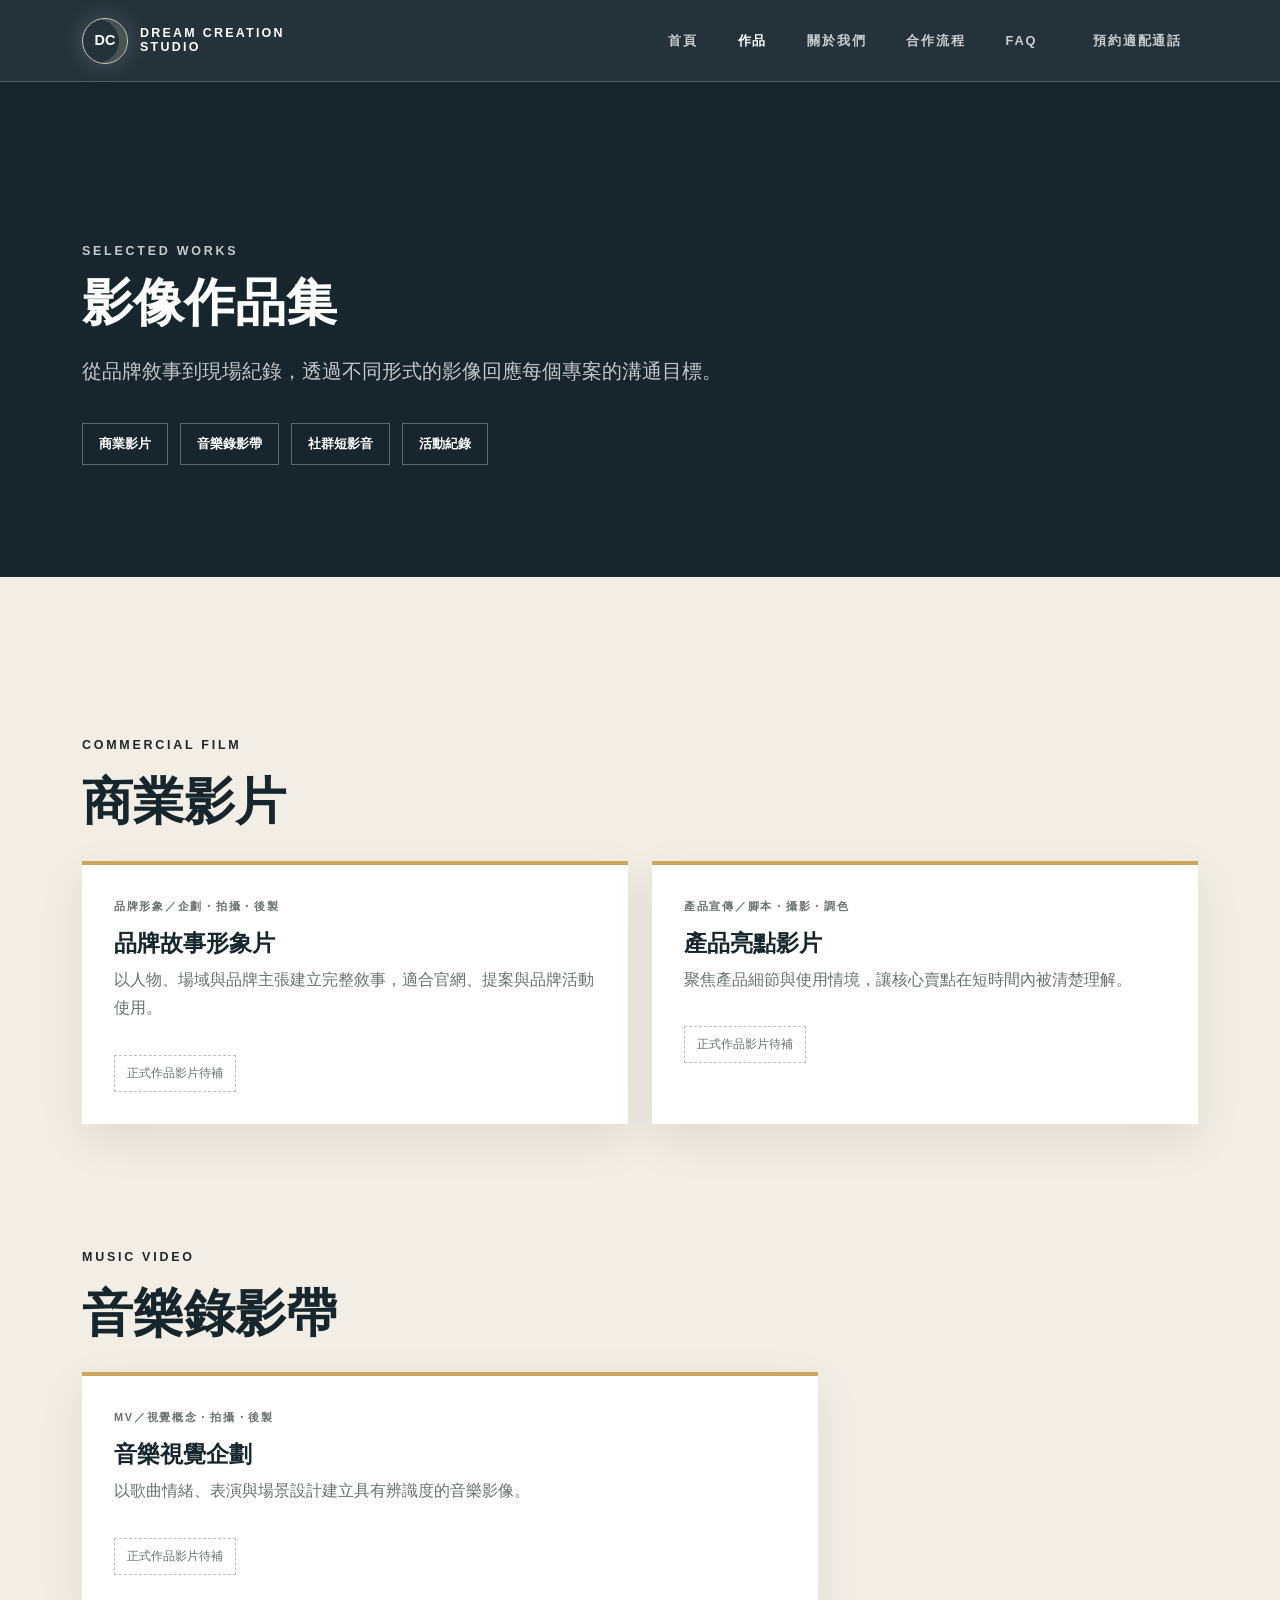
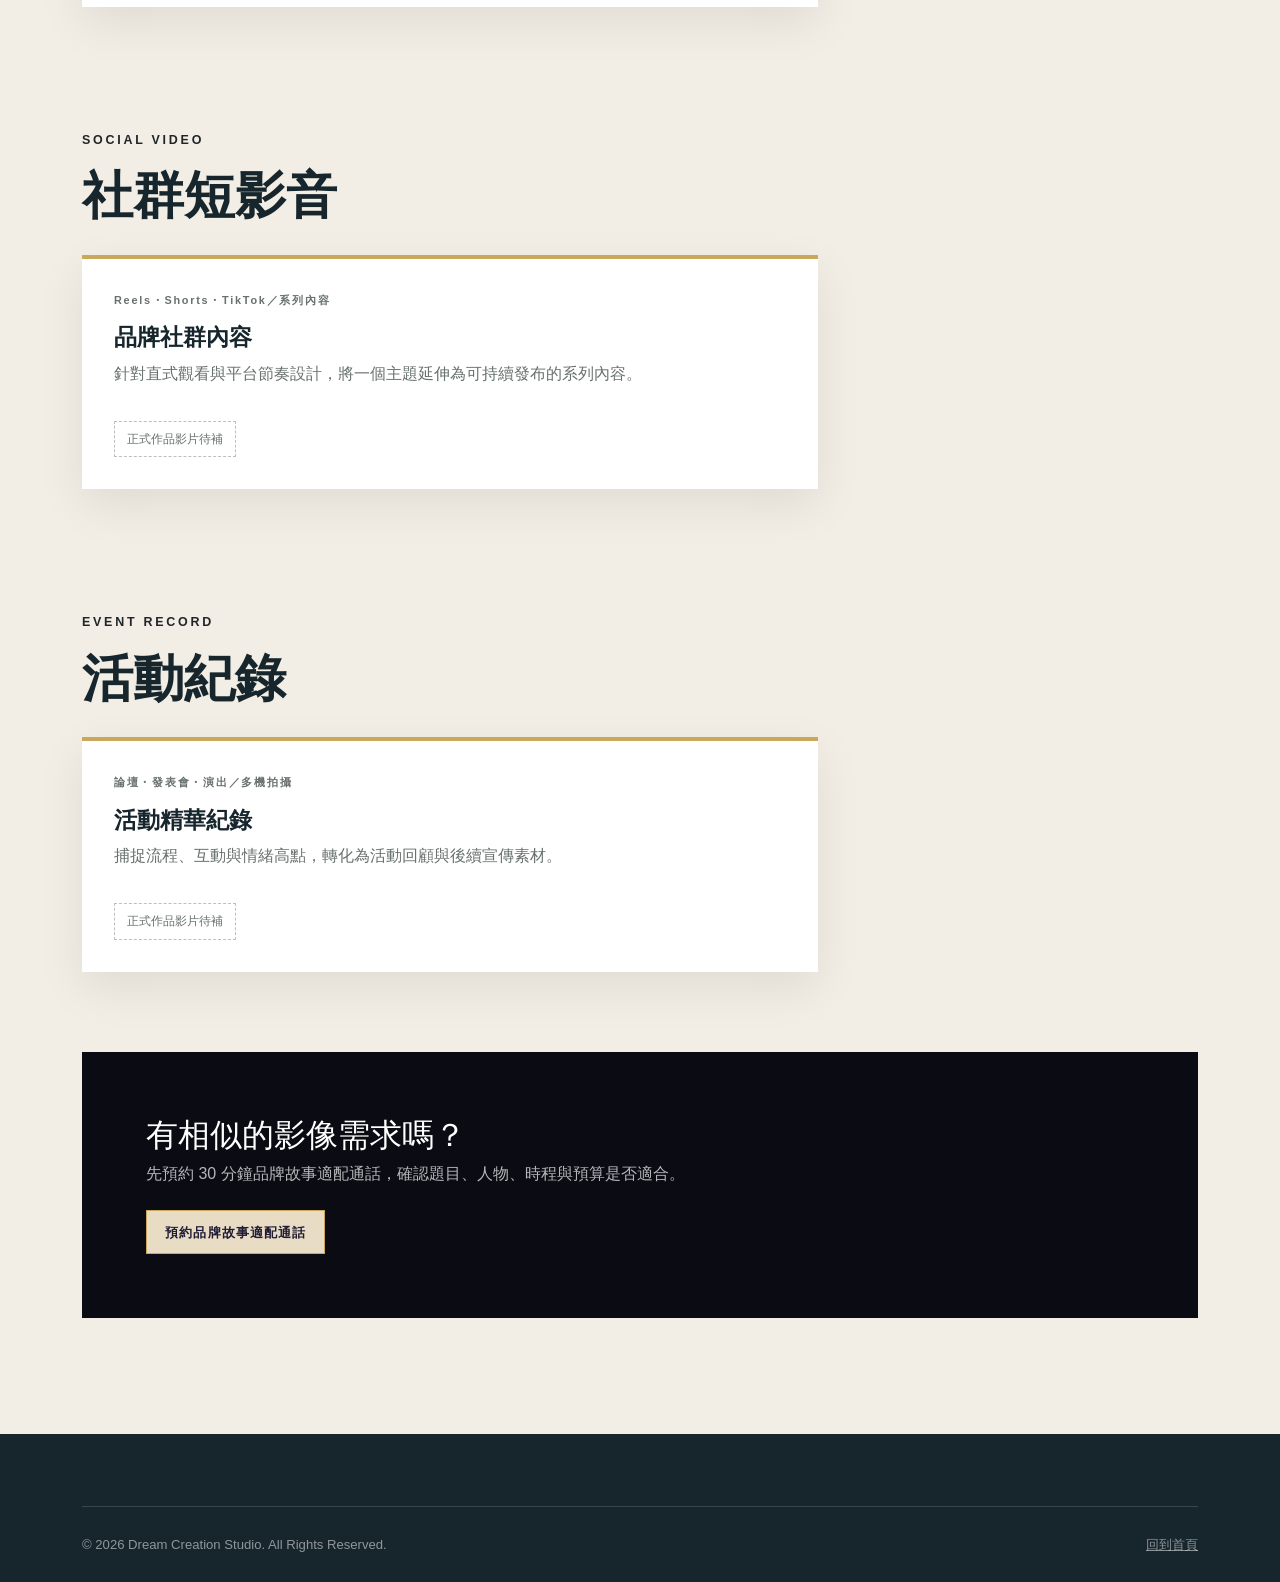
==== commit 9793c68b: "Add trust and buying guidance" ====
--- a/commercial.html
+++ b/commercial.html
@@ -30,6 +30,7 @@
             <li class="nav-item"><a class="nav-link active" href="commercial.html">作品</a></li>
             <li class="nav-item"><a class="nav-link" href="index.html#about">關於我們</a></li>
             <li class="nav-item"><a class="nav-link" href="index.html#process">合作流程</a></li>
+            <li class="nav-item"><a class="nav-link" href="index.html#faq">FAQ</a></li>
             <li class="nav-item"><a class="nav-link btn btn-outline-light ms-lg-2 px-3" href="inquiry.html">預約適配通話</a></li>
           </ul>
         </div>
--- a/css/custom.css
+++ b/css/custom.css
@@ -758,6 +758,69 @@
   color: var(--dream);
 }
 
+.fit-card-muted {
+  background: #fff;
+  border: 1px solid rgba(23, 38, 45, 0.18);
+  border-left: 3px solid var(--mist);
+}
+
+.fit-card-muted .card-label {
+  color: var(--mist);
+}
+
+.faq-section {
+  background: var(--paper);
+}
+
+.faq-section .section-heading {
+  max-width: 820px;
+}
+
+.faq-list {
+  max-width: 920px;
+  margin-top: 2.5rem;
+  border-top: 1px solid rgba(23, 38, 45, 0.2);
+}
+
+.faq-list .accordion-item {
+  border-color: rgba(23, 38, 45, 0.2);
+  border-right: 0;
+  border-left: 0;
+  border-radius: 0;
+  background: transparent;
+}
+
+.faq-list .accordion-button {
+  padding: 1.25rem 0;
+  color: var(--ink);
+  font-family: "Noto Serif TC", "Songti TC", Georgia, serif;
+  font-size: 1.18rem;
+  font-weight: 700;
+  background: transparent;
+  box-shadow: none;
+}
+
+.faq-list .accordion-button:not(.collapsed) {
+  color: var(--ink);
+  background: transparent;
+}
+
+.faq-list .accordion-button:focus {
+  border-color: transparent;
+  box-shadow: 0 0 0 0.2rem rgba(201, 168, 92, 0.22);
+}
+
+.faq-list .accordion-button::after {
+  background-size: 0.9rem;
+}
+
+.faq-list .accordion-body {
+  max-width: 760px;
+  padding: 0 3rem 1.35rem 0;
+  color: var(--soft-ink);
+  line-height: 1.85;
+}
+
 .final-cta {
   padding: clamp(4rem, 9vw, 8rem) 0;
   color: #fff;
